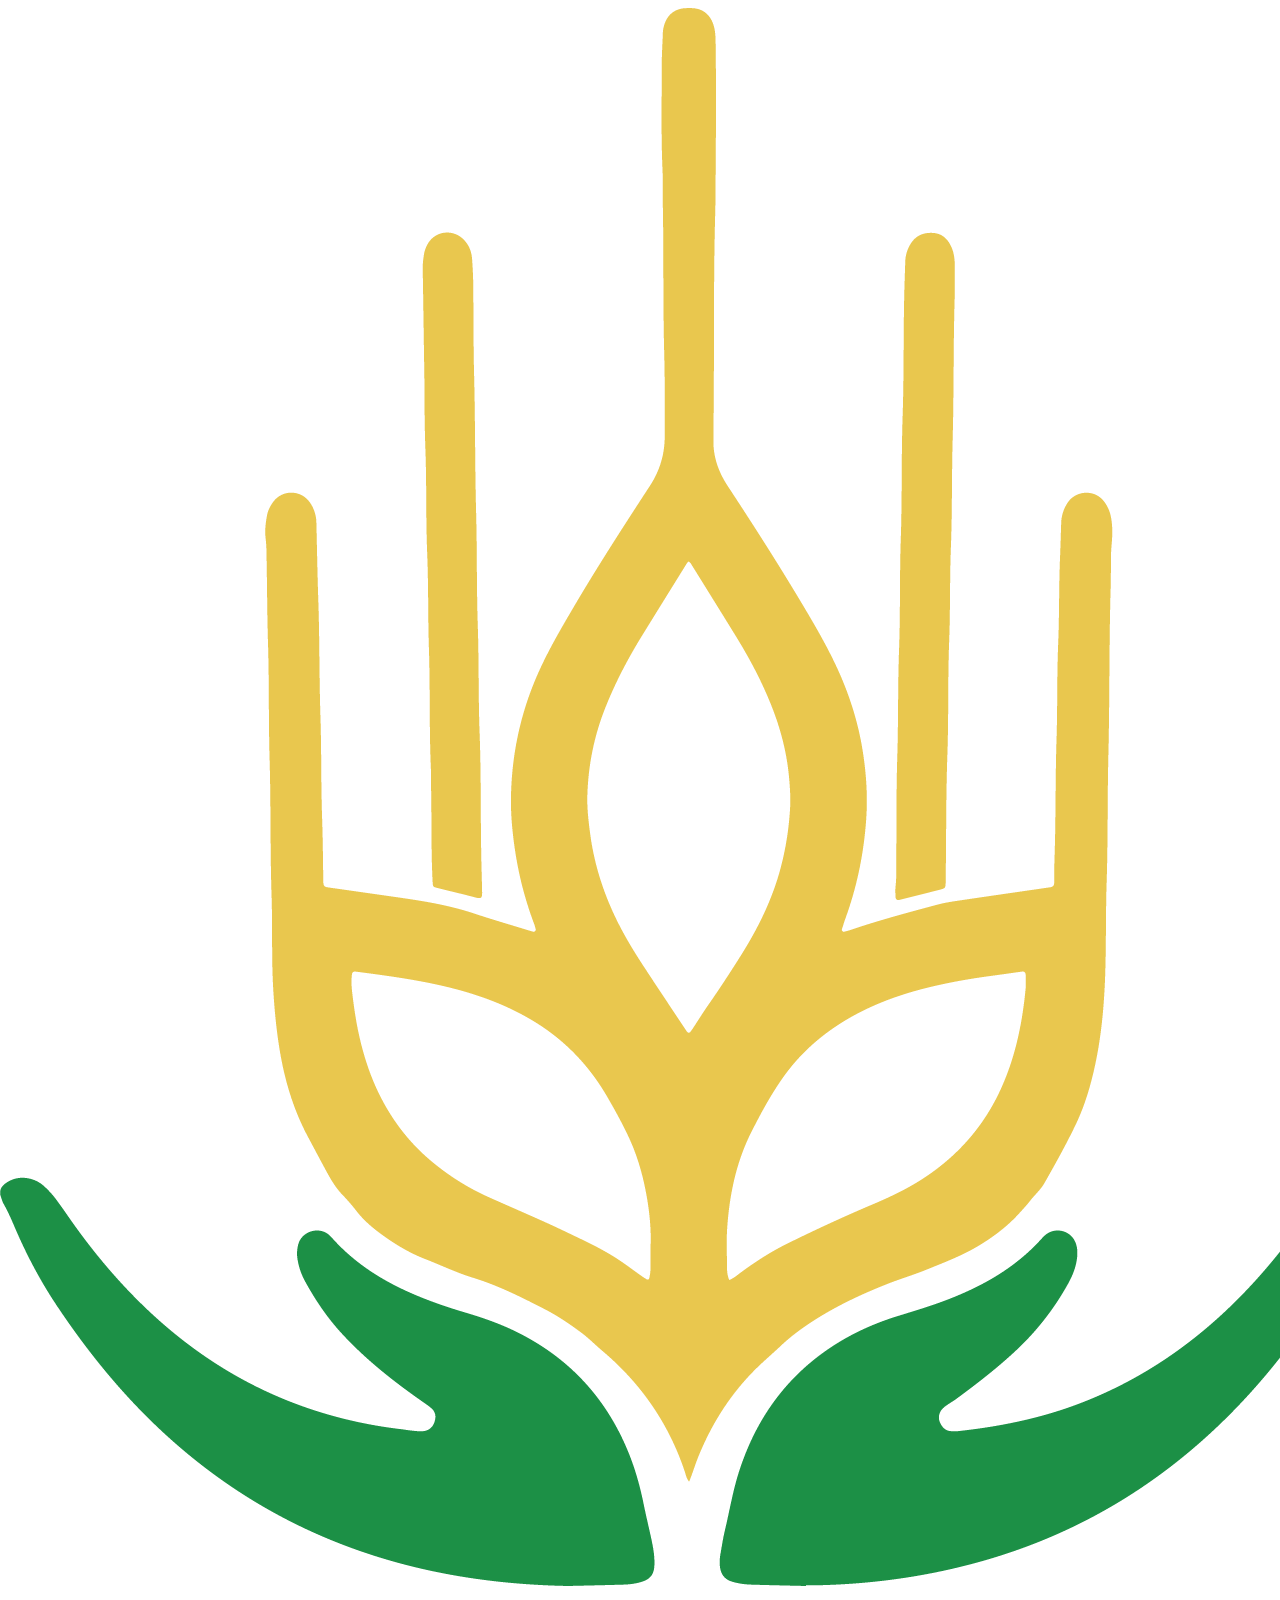
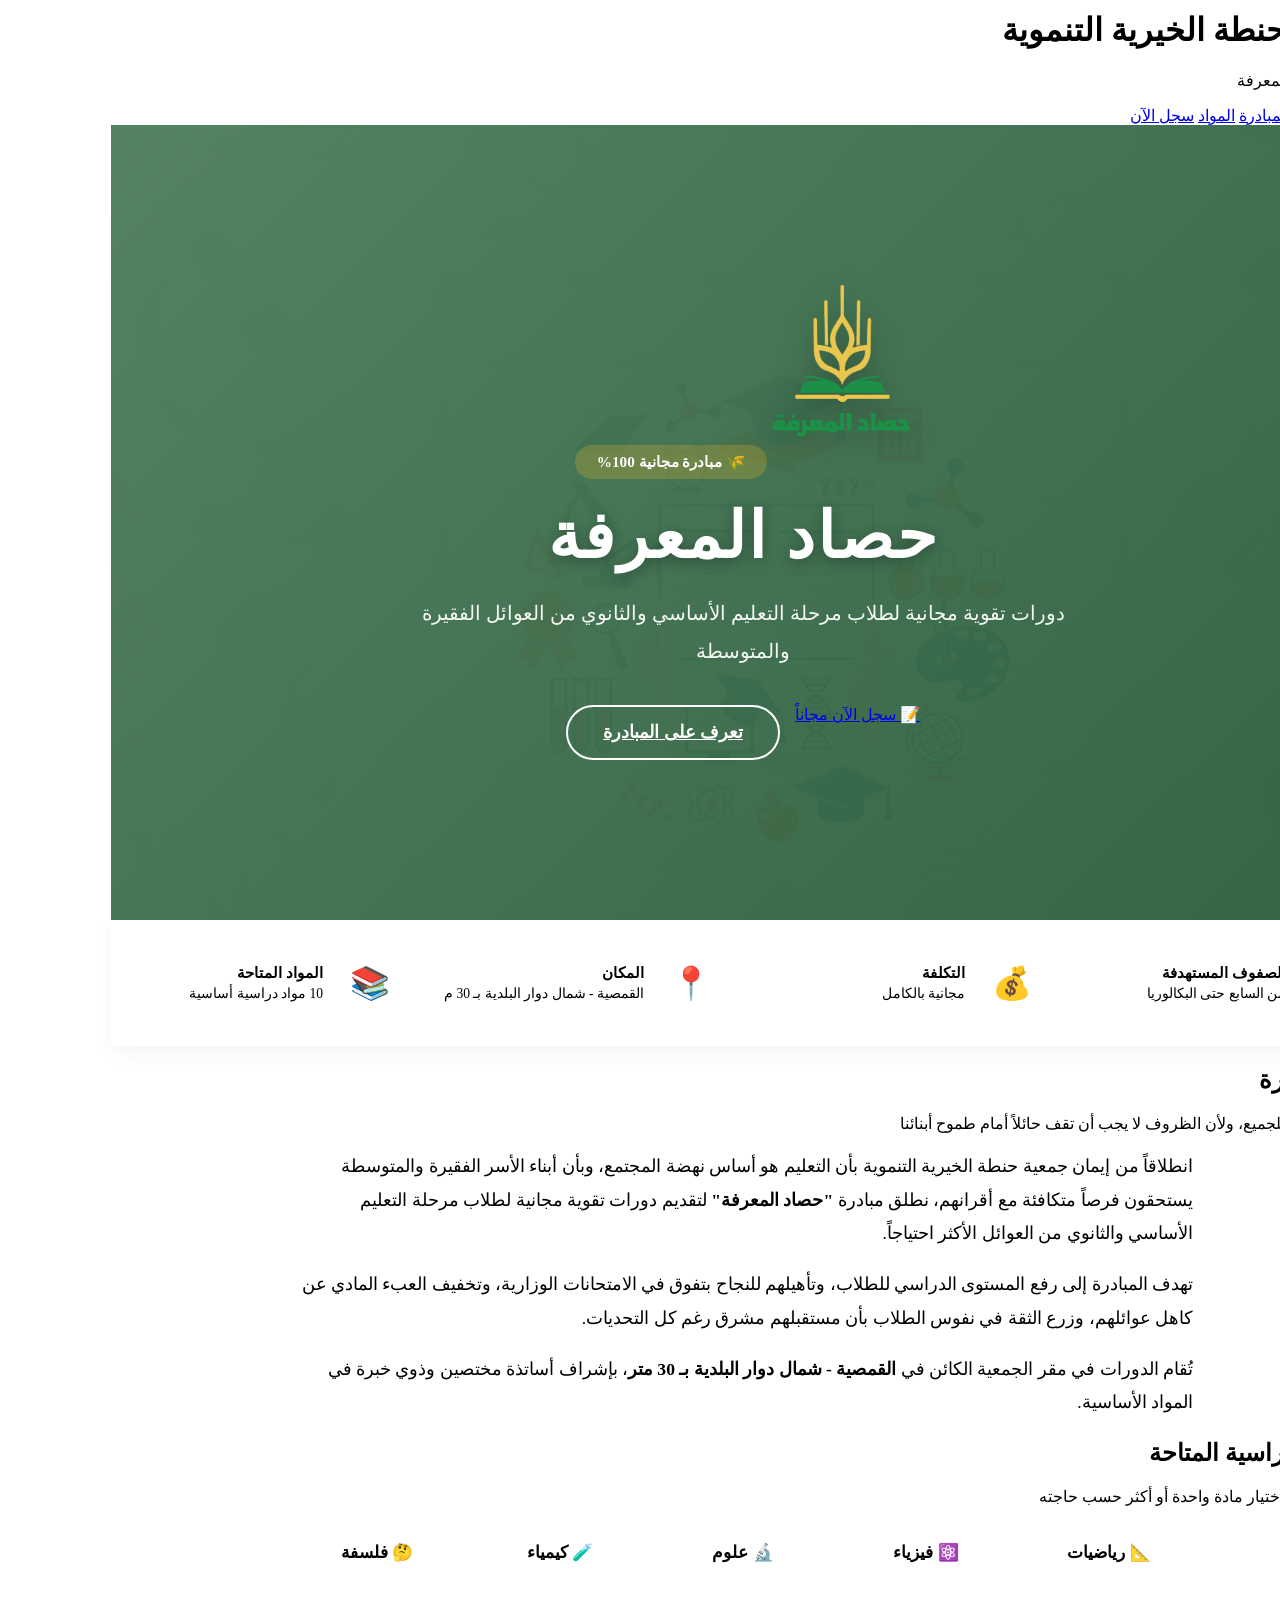
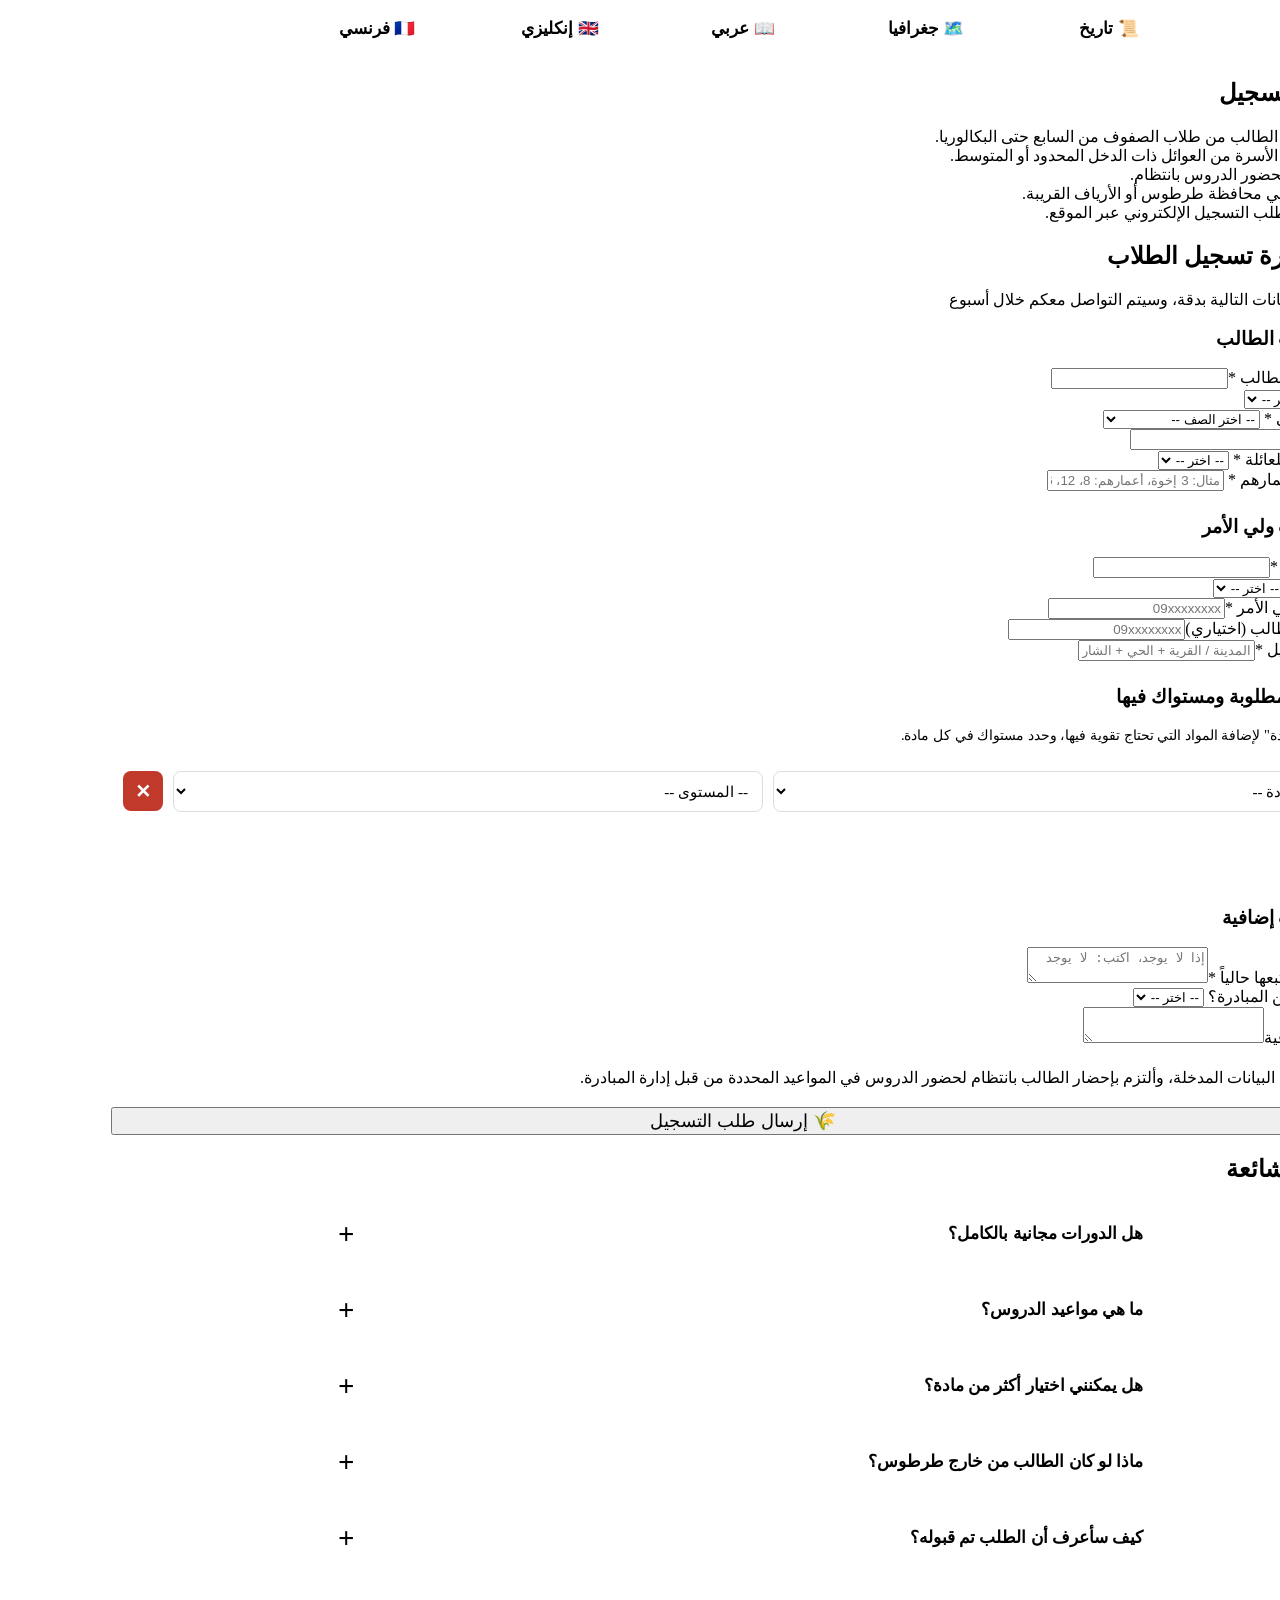
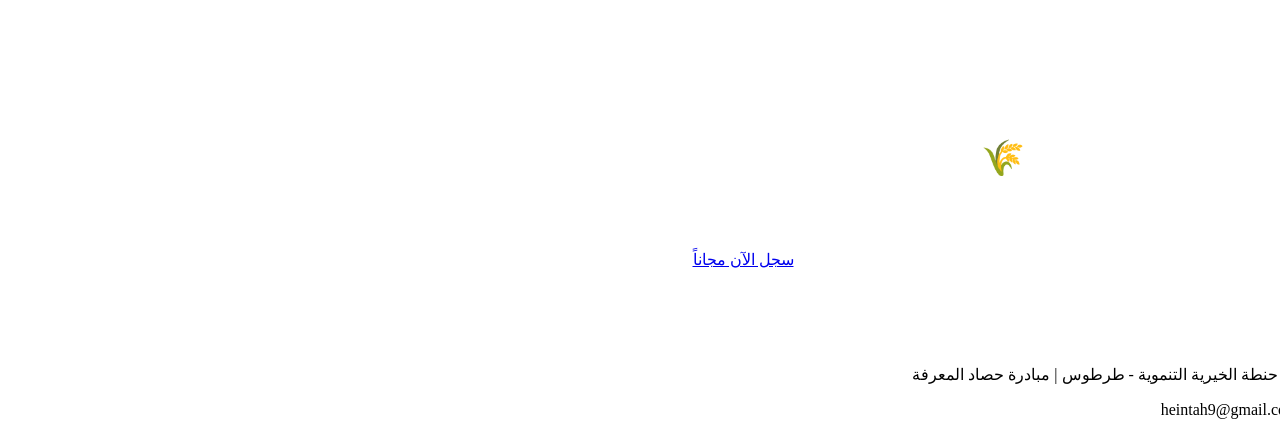
==== harvest.html @ 61239393 "Add files via upload" ====
<!DOCTYPE html>
<html lang="ar" dir="rtl">
<head>
    <meta charset="UTF-8">
    <meta name="viewport" content="width=device-width, initial-scale=1.0">
    <title>حصاد المعرفة - مبادرة جمعية حنطة الخيرية التنموية</title>
    <link href="https://fonts.googleapis.com/css2?family=Tajawal:wght@400;500;700;800&display=swap" rel="stylesheet">
    <link rel="stylesheet" href="style.css">
    <link rel="stylesheet" href="harvest.css">
</head>
<body>

    <header class="main-header">
        <div class="logo-container">
            <img src="images/logo.png" alt="شعار الجمعية" class="logo-img" onerror="this.style.display='none'">
            <div>
                <h1>جمعية حنطة الخيرية التنموية</h1>
                <p>مبادرة حصاد المعرفة</p>
            </div>
        </div>
        <nav class="main-nav">
            <a href="index.html">الرئيسية</a>
            <a href="#about">عن المبادرة</a>
            <a href="#subjects">المواد</a>
            <a href="#register" class="btn-nav">سجل الآن</a>
        </nav>
    </header>

    <section class="harvest-hero">
        <div class="harvest-hero-content">
            <img src="images/harvest-logo.png" alt="شعار حصاد المعرفة" class="harvest-hero-logo" onerror="this.style.display='none'">
            <div class="harvest-badge">🌾 مبادرة مجانية 100%</div>
            <h1>حصاد المعرفة</h1>
            <p class="harvest-tagline">دورات تقوية مجانية لطلاب مرحلة التعليم الأساسي والثانوي من العوائل الفقيرة والمتوسطة</p>
            <div class="harvest-hero-buttons">
                <a href="#register" class="btn-primary">📝 سجل الآن مجاناً</a>
                <a href="#about" class="btn-outline">تعرف على المبادرة</a>
            </div>
        </div>
    </section>

    <div class="harvest-info-bar">
        <div class="container">
            <div class="info-item">
                <div class="info-icon">🎓</div>
                <div><h4>الصفوف المستهدفة</h4><p>من السابع حتى البكالوريا</p></div>
            </div>
            <div class="info-item">
                <div class="info-icon">💰</div>
                <div><h4>التكلفة</h4><p>مجانية بالكامل</p></div>
            </div>
            <div class="info-item">
                <div class="info-icon">📍</div>
                <div><h4>المكان</h4><p>القمصية - شمال دوار البلدية بـ 30 م</p></div>
            </div>
            <div class="info-item">
                <div class="info-icon">📚</div>
                <div><h4>المواد المتاحة</h4><p>10 مواد دراسية أساسية</p></div>
            </div>
        </div>
    </div>

    <section id="about" class="container section-padding">
        <div class="section-title">
            <h2>عن المبادرة</h2>
            <p>لأن العلم حق للجميع، ولأن الظروف لا يجب أن تقف حائلاً أمام طموح أبنائنا</p>
        </div>
        <div class="card about-initiative-card">
            <p>انطلاقاً من إيمان جمعية حنطة الخيرية التنموية بأن التعليم هو أساس نهضة المجتمع، وبأن أبناء الأسر الفقيرة والمتوسطة يستحقون فرصاً متكافئة مع أقرانهم، نطلق مبادرة <strong>"حصاد المعرفة"</strong> لتقديم دورات تقوية مجانية لطلاب مرحلة التعليم الأساسي والثانوي من العوائل الأكثر احتياجاً.</p>
            <p>تهدف المبادرة إلى رفع المستوى الدراسي للطلاب، وتأهيلهم للنجاح بتفوق في الامتحانات الوزارية، وتخفيف العبء المادي عن كاهل عوائلهم، وزرع الثقة في نفوس الطلاب بأن مستقبلهم مشرق رغم كل التحديات.</p>
            <p>تُقام الدورات في مقر الجمعية الكائن في <strong>القمصية - شمال دوار البلدية بـ 30 متر</strong>، بإشراف أساتذة مختصين وذوي خبرة في المواد الأساسية.</p>
        </div>
    </section>

    <section id="subjects" class="container section-padding bg-light">
        <div class="section-title">
            <h2>المواد الدراسية المتاحة</h2>
            <p>يمكن للطالب اختيار مادة واحدة أو أكثر حسب حاجته</p>
        </div>
        <div class="subjects-grid">
            <div class="subject-chip">📐 رياضيات</div>
            <div class="subject-chip">⚛️ فيزياء</div>
            <div class="subject-chip">🔬 علوم</div>
            <div class="subject-chip">🧪 كيمياء</div>
            <div class="subject-chip">🤔 فلسفة</div>
            <div class="subject-chip">📜 تاريخ</div>
            <div class="subject-chip">🗺️ جغرافيا</div>
            <div class="subject-chip">📖 عربي</div>
            <div class="subject-chip">🇬🇧 إنكليزي</div>
            <div class="subject-chip">🇫🇷 فرنسي</div>
        </div>
    </section>

    <section class="container section-padding">
        <div class="section-title"><h2>شروط التسجيل</h2></div>
        <div class="card requirements-card">
            <ul>
                <li>أن يكون الطالب من طلاب الصفوف من السابع حتى البكالوريا.</li>
                <li>أن تكون الأسرة من العوائل ذات الدخل المحدود أو المتوسط.</li>
                <li>الالتزام بحضور الدروس بانتظام.</li>
                <li>الإقامة في محافظة طرطوس أو الأرياف القريبة.</li>
                <li>التقدم بطلب التسجيل الإلكتروني عبر الموقع.</li>
            </ul>
        </div>
    </section>

    <section id="register" class="container section-padding bg-light">
        <div class="section-title">
            <h2>📝 استمارة تسجيل الطلاب</h2>
            <p>يرجى تعبئة البيانات التالية بدقة، وسيتم التواصل معكم خلال أسبوع</p>
        </div>

        <div class="card form-card">
            <form id="harvestForm">
                <h3 class="form-section-title">📋 معلومات الطالب</h3>
                <div class="form-grid">
                    <div class="form-group"><label>الاسم الثلاثي للطالب *</label><input type="text" id="studentName" required></div>
                    <div class="form-group"><label>الجنس *</label>
                        <select id="studentGender" required>
                            <option value="">-- اختر --</option>
                            <option value="ذكر">ذكر</option>
                            <option value="أنثى">أنثى</option>
                        </select>
                    </div>
                    <div class="form-group"><label>الصف الدراسي *</label>
                        <select id="studentGrade" required onchange="toggleBranchField()">
                            <option value="">-- اختر الصف --</option>
                            <option value="السابع">الصف السابع</option>
                            <option value="الثامن">الصف الثامن</option>
                            <option value="التاسع">الصف التاسع</option>
                            <option value="العاشر">الصف العاشر</option>
                            <option value="الحادي عشر">الصف الحادي عشر</option>
                            <option value="البكالوريا">البكالوريا (الثالث الثانوي)</option>
                        </select>
                    </div>
                    <div class="form-group" id="branchGroup" style="display:none;">
                        <label>الفرع *</label>
                        <select id="studentBranch">
                            <option value="">-- اختر الفرع --</option>
                            <option value="علمي">علمي</option>
                            <option value="أدبي">أدبي</option>
                        </select>
                    </div>
                    <div class="form-group"><label>المدرسة *</label><input type="text" id="studentSchool" required></div>
                    <div class="form-group"><label>الحالة المادية للعائلة *</label>
                        <select id="financialStatus" required>
                            <option value="">-- اختر --</option>
                            <option value="جيدة">جيدة</option>
                            <option value="متوسطة">متوسطة</option>
                            <option value="ضعيفة">ضعيفة</option>
                        </select>
                    </div>
                    <div class="form-group" style="grid-column: 1 / -1;">
                        <label>عدد الأخوة وأعمارهم *</label>
                        <input type="text" id="siblings" placeholder="مثال: 3 إخوة، أعمارهم: 8، 12، 16" required>
                    </div>
                </div>

                <h3 class="form-section-title" style="margin-top:25px;">👨‍👩‍👦 معلومات ولي الأمر</h3>
                <div class="form-grid">
                    <div class="form-group"><label>اسم ولي الأمر *</label><input type="text" id="parentName" required></div>
                    <div class="form-group"><label>صلة القرابة *</label>
                        <select id="relation" required>
                            <option value="">-- اختر --</option>
                            <option value="الأب">الأب</option>
                            <option value="الأم">الأم</option>
                            <option value="الأخ">الأخ</option>
                            <option value="الأخت">الأخت</option>
                            <option value="الجد">الجد</option>
                            <option value="الجدة">الجدة</option>
                            <option value="الوصي">الوصي</option>
                            <option value="أخرى">أخرى</option>
                        </select>
                    </div>
                    <div class="form-group"><label>رقم موبايل ولي الأمر *</label><input type="text" id="parentPhone" maxlength="10" placeholder="09xxxxxxxx" required></div>
                    <div class="form-group"><label>رقم موبايل الطالب (اختياري)</label><input type="text" id="studentPhone" maxlength="10" placeholder="09xxxxxxxx"></div>
                    <div class="form-group" style="grid-column: 1 / -1;"><label>العنوان بالتفصيل *</label><input type="text" id="address" placeholder="المدينة / القرية + الحي + الشارع" required></div>
                </div>

                <h3 class="form-section-title" style="margin-top:25px;">📚 المواد المطلوبة ومستواك فيها</h3>
                <p style="color: var(--text-light); font-size: 0.9rem; margin-bottom: 15px;">اضغط "أضف مادة" لإضافة المواد التي تحتاج تقوية فيها، وحدد مستواك في كل مادة.</p>
                <div id="subjectsContainer"></div>
                <button type="button" onclick="addSubjectRow()" class="btn-add-subject">➕ أضف مادة</button>

                <h3 class="form-section-title" style="margin-top:25px;">📝 معلومات إضافية</h3>
                <div class="form-group"><label>الدورات التي تتبعها حالياً *</label><textarea id="currentCourses" rows="2" placeholder="إذا لا يوجد، اكتب: لا يوجد" required></textarea></div>
                <div class="form-group"><label>كيف عرفت عن المبادرة؟</label>
                    <select id="howHeard">
                        <option value="لم يذكر">-- اختر --</option>
                        <option value="فيسبوك">فيسبوك</option>
                        <option value="واتساب">واتساب</option>
                        <option value="صديق">صديق</option>
                        <option value="مدرسة">المدرسة</option>
                        <option value="مسجد">المسجد</option>
                        <option value="أخرى">أخرى</option>
                    </select>
                </div>
                <div class="form-group"><label>ملاحظات إضافية</label><textarea id="notes" rows="2"></textarea></div>

                <div class="form-group checkbox-group" style="margin-top:20px;">
                    <input type="checkbox" id="pledge" required>
                    <label for="pledge">أتعهد بصحة البيانات المدخلة، وألتزم بإحضار الطالب بانتظام لحضور الدروس في المواعيد المحددة من قبل إدارة المبادرة.</label>
                </div>

                <button type="submit" class="btn-primary" style="width:100%; margin-top:20px; font-size: 1.15rem;">🌾 إرسال طلب التسجيل</button>
            </form>
        </div>
    </section>

    <section class="container section-padding">
        <div class="section-title"><h2>الأسئلة الشائعة</h2></div>
        <div class="faq-container">
            <details class="faq-item"><summary>هل الدورات مجانية بالكامل؟</summary><p>نعم، جميع الدورات مجانية 100% ولا توجد أي رسوم على الطلاب أو أولياء الأمور.</p></details>
            <details class="faq-item"><summary>ما هي مواعيد الدروس؟</summary><p>سيتم تحديد المواعيد بعد قبول الطلب، بناءً على عدد المسجلين وأوقات الأساتذة. سيتم إبلاغكم بالمواعيد النهائية عبر الواتساب.</p></details>
            <details class="faq-item"><summary>هل يمكنني اختيار أكثر من مادة؟</summary><p>نعم، يمكنك اختيار جميع المواد التي تحتاج فيها تقوية، مع تحديد مستواك في كل مادة.</p></details>
            <details class="faq-item"><summary>ماذا لو كان الطالب من خارج طرطوس؟</summary><p>نرحب بجميع الطلاب من الأرياف والقرى القريبة من مدينة طرطوس، مع التأكد من إمكانية التنقل بانتظام.</p></details>
            <details class="faq-item"><summary>كيف سأعرف أن الطلب تم قبوله؟</summary><p>سيتم التواصل معك عبر رقم الواتساب الذي أدخلته في الاستمارة خلال أسبوع من تاريخ التسجيل.</p></details>
        </div>
    </section>

    <section class="harvest-cta">
        <div class="container">
            <h2>🌾 لنجعل من العلم حصاداً يثمر مستقبلاً</h2>
            <p>كل طالب يستحق فرصة، وكل علم يُبنى عليه مجتمع بأكمله</p>
            <a href="#register" class="btn-primary">سجل الآن مجاناً</a>
        </div>
    </section>

    <footer class="main-footer">
        <div class="container">
            <p>© 2026 جمعية حنطة الخيرية التنموية - طرطوس | مبادرة حصاد المعرفة</p>
            <p>للاستفسار: heintah9@gmail.com</p>
        </div>
    </footer>

    <script src="harvest.js"></script>
</body>
</html>
---- harvest.css ----
/* ============================================
   صفحة مبادرة حصاد المعرفة
   ============================================ */

/* القسم الرئيسي (Hero) */
.harvest-hero {
    min-height: 75vh;
    background: linear-gradient(135deg, rgba(74,124,89,0.92), rgba(30,86,49,0.88)), 
                url('images/hero-bg.jpg') center/cover;
    display: flex;
    align-items: center;
    justify-content: center;
    text-align: center;
    color: #fff;
    padding: 60px 20px;
    position: relative;
}

.harvest-hero-content {
    max-width: 850px;
    z-index: 2;
}

.harvest-hero-logo {
    width: 140px;
    height: auto;
    margin-bottom: 20px;
    filter: drop-shadow(0 4px 15px rgba(0,0,0,0.3));
}

.harvest-badge {
    display: inline-block;
    background: rgba(230,179,37,0.25);
    border: 2px solid var(--accent);
    color: var(--accent);
    padding: 8px 22px;
    border-radius: 50px;
    font-weight: 700;
    font-size: 0.95rem;
    margin-bottom: 20px;
}

.harvest-hero h1 {
    font-size: 4rem;
    font-weight: 800;
    color: var(--accent);
    margin: 0 0 15px 0;
    letter-spacing: 2px;
    text-shadow: 0 4px 15px rgba(0,0,0,0.3);
}

.harvest-tagline {
    font-size: 1.25rem;
    margin-bottom: 35px;
    opacity: 0.95;
    line-height: 1.9;
    max-width: 700px;
    margin-left: auto;
    margin-right: auto;
}

.harvest-hero-buttons {
    display: flex;
    gap: 15px;
    justify-content: center;
    flex-wrap: wrap;
}

.btn-outline {
    background: transparent;
    color: #fff;
    padding: 15px 35px;
    border-radius: 50px;
    font-weight: 800;
    font-size: 1.1rem;
    border: 2px solid #fff;
    cursor: pointer;
    transition: all 0.3s;
    display: inline-block;
}

.btn-outline:hover {
    background: #fff;
    color: var(--primary);
}

/* شريط المعلومات */
.harvest-info-bar {
    background: var(--white);
    padding: 25px 0;
    box-shadow: 0 5px 20px rgba(0,0,0,0.05);
}

.harvest-info-bar .container {
    display: grid;
    grid-template-columns: repeat(auto-fit, minmax(220px, 1fr));
    gap: 20px;
}

.info-item {
    display: flex;
    align-items: center;
    gap: 15px;
    padding: 10px;
    border-right: 3px solid var(--accent);
}

.info-icon {
    font-size: 2rem;
    background: var(--bg-warm);
    padding: 12px;
    border-radius: 12px;
    line-height: 1;
}

.info-item h4 {
    color: var(--primary);
    font-size: 0.95rem;
    margin: 0 0 3px 0;
    font-weight: 800;
}

.info-item p {
    color: var(--text-light);
    font-size: 0.85rem;
    margin: 0;
}

/* بطاقة عن المبادرة */
.about-initiative-card {
    border-right: 5px solid var(--accent);
    max-width: 900px;
    margin: 0 auto;
}

.about-initiative-card p {
    font-size: 1.1rem;
    line-height: 1.9;
    margin-bottom: 15px;
    color: var(--text-dark);
}

/* المواد */
.subjects-grid {
    display: grid;
    grid-template-columns: repeat(auto-fit, minmax(150px, 1fr));
    gap: 15px;
    max-width: 900px;
    margin: 0 auto;
}

.subject-chip {
    background: #fff;
    padding: 20px 15px;
    border-radius: var(--radius);
    text-align: center;
    font-weight: 800;
    color: var(--primary);
    font-size: 1.05rem;
    box-shadow: var(--shadow);
    border-bottom: 4px solid var(--accent);
    transition: transform 0.3s, box-shadow 0.3s;
}

.subject-chip:hover {
    transform: translateY(-5px);
    box-shadow: 0 15px 30px rgba(0,0,0,0.1);
}

/* نظام إضافة المواد الديناميكي */
#subjectsContainer {
    display: flex;
    flex-direction: column;
    gap: 12px;
    margin-bottom: 15px;
}

.subject-row {
    display: grid;
    grid-template-columns: 1fr 1fr auto;
    gap: 10px;
    background: var(--bg-warm);
    padding: 12px;
    border-radius: 10px;
    align-items: center;
    animation: slideIn 0.3s ease;
}

@keyframes slideIn {
    from { opacity: 0; transform: translateY(-10px); }
    to { opacity: 1; transform: translateY(0); }
}

.subject-row select {
    padding: 10px;
    border: 1px solid #ddd;
    border-radius: 8px;
    font-family: inherit;
    font-size: 0.95rem;
    background: #fff;
}

.subject-row select:focus {
    border-color: var(--primary);
    outline: none;
}

.btn-remove-subject {
    background: #c0392b;
    color: #fff;
    border: none;
    width: 40px;
    height: 40px;
    border-radius: 8px;
    cursor: pointer;
    font-size: 1.2rem;
    font-weight: bold;
    display: flex;
    align-items: center;
    justify-content: center;
}

.btn-remove-subject:hover {
    background: #a02920;
}

.btn-add-subject {
    background: var(--primary);
    color: #fff;
    border: none;
    padding: 12px 25px;
    border-radius: 50px;
    font-family: inherit;
    font-weight: 700;
    font-size: 1rem;
    cursor: pointer;
    transition: background 0.3s;
}

.btn-add-subject:hover {
    background: #143d21;
}

/* الأسئلة الشائعة */
.faq-container {
    max-width: 850px;
    margin: 0 auto;
}

.faq-item {
    background: #fff;
    border-radius: var(--radius);
    box-shadow: var(--shadow);
    margin-bottom: 15px;
    overflow: hidden;
    transition: box-shadow 0.3s;
}

.faq-item[open] {
    box-shadow: 0 15px 30px rgba(0,0,0,0.08);
}

.faq-item summary {
    padding: 20px 25px;
    font-weight: 800;
    color: var(--primary);
    font-size: 1.05rem;
    cursor: pointer;
    list-style: none;
    position: relative;
    padding-left: 50px;
    transition: background 0.3s;
}

.faq-item summary::-webkit-details-marker {
    display: none;
}

.faq-item summary::before {
    content: '+';
    position: absolute;
    left: 20px;
    top: 50%;
    transform: translateY(-50%);
    font-size: 1.8rem;
    color: var(--accent);
    font-weight: 800;
    transition: transform 0.3s;
    line-height: 1;
}

.faq-item[open] summary::before {
    content: '−';
}

.faq-item summary:hover {
    background: var(--bg-warm);
}

.faq-item p {
    padding: 0 25px 20px 25px;
    margin: 0;
    color: var(--text-dark);
    line-height: 1.8;
}

/* الدعوة الختامية */
.harvest-cta {
    background: linear-gradient(135deg, var(--primary), #143d21);
    color: #fff;
    text-align: center;
    padding: 80px 20px;
    margin-top: 60px;
}

.harvest-cta h2 {
    font-size: 2.2rem;
    color: var(--accent);
    margin-bottom: 15px;
    font-weight: 800;
}

.harvest-cta p {
    font-size: 1.15rem;
    opacity: 0.9;
    margin-bottom: 30px;
}

/* التجاوب مع الجوال */
@media (max-width: 768px) {
    .harvest-hero h1 {
        font-size: 2.5rem;
    }
    .harvest-tagline {
        font-size: 1rem;
    }
    .harvest-hero-logo {
        width: 100px;
    }
    .info-item {
        flex-direction: column;
        text-align: center;
        border-right: none;
        border-bottom: 3px solid var(--accent);
        padding-bottom: 15px;
    }
    .harvest-cta h2 {
        font-size: 1.6rem;
    }
    .subject-row {
        grid-template-columns: 1fr 1fr auto;
        gap: 8px;
    }
    .subject-row select {
        font-size: 0.85rem;
        padding: 8px;
    }
}
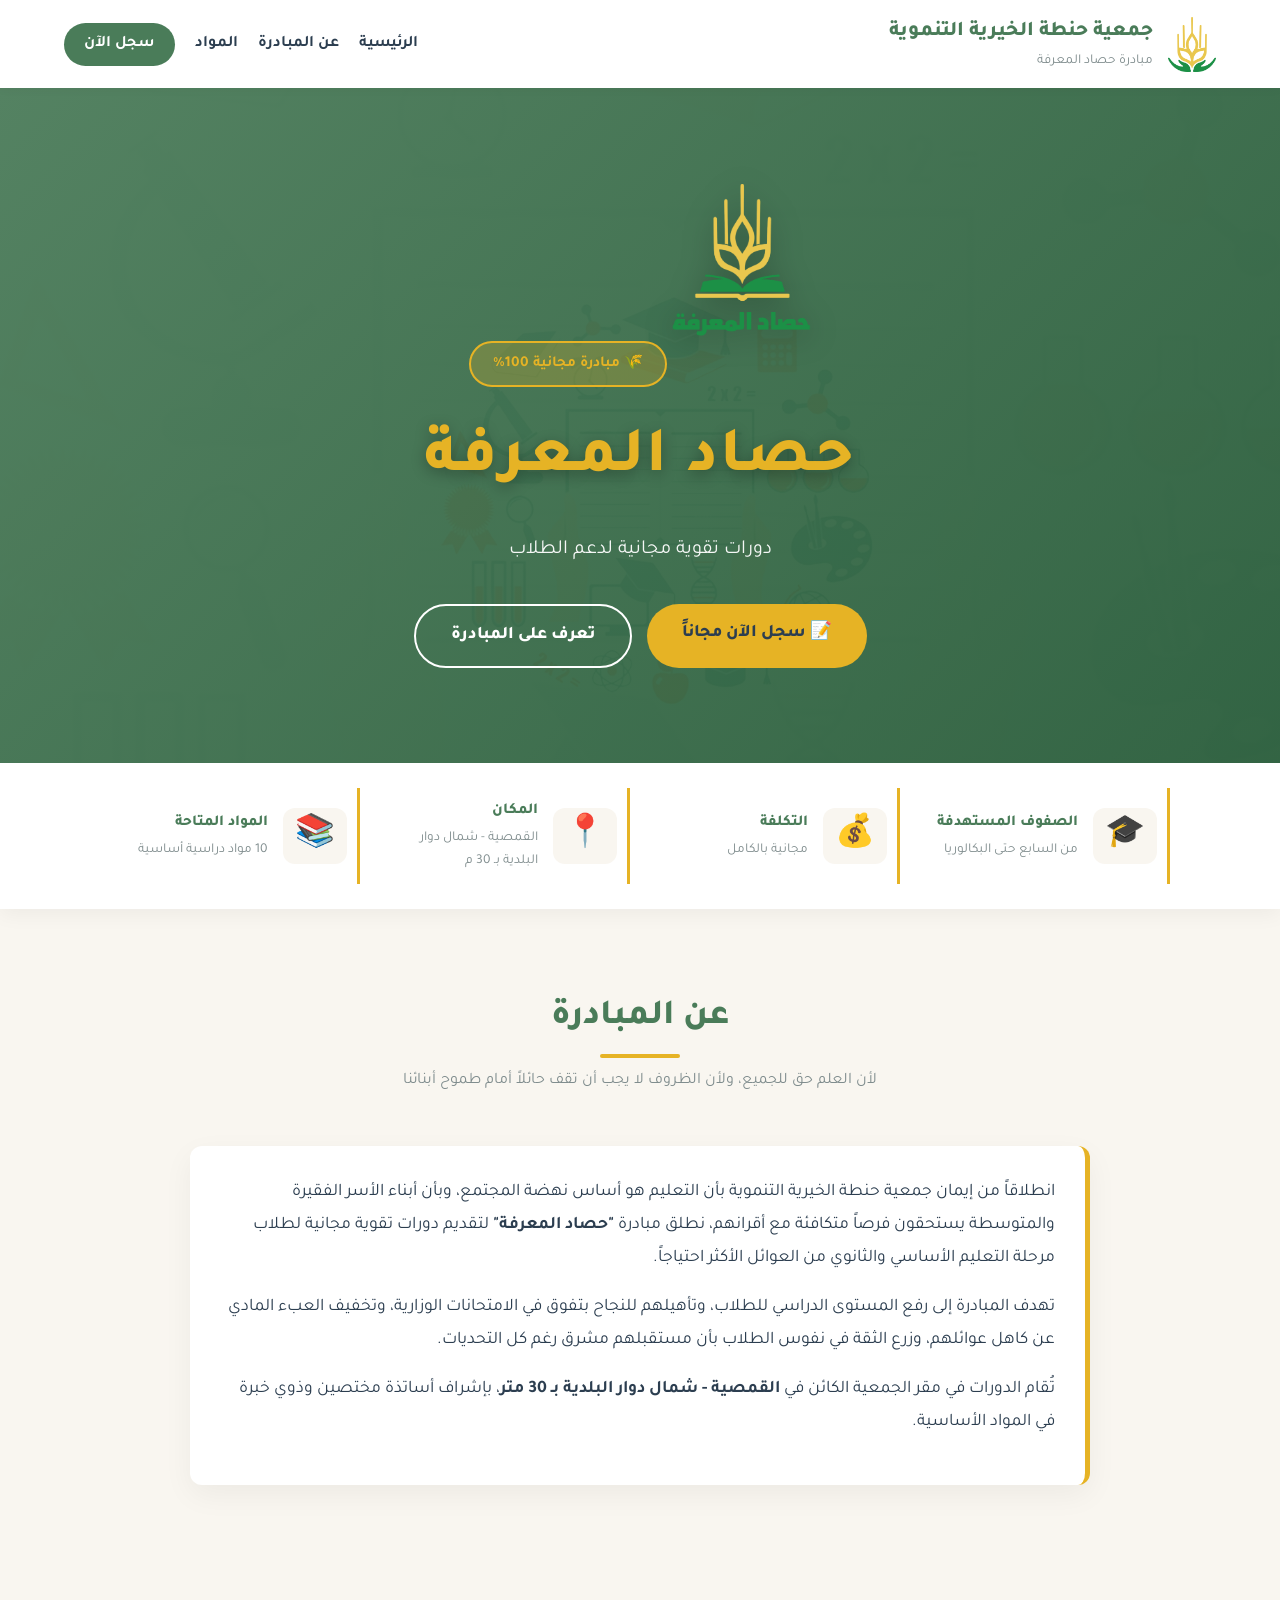
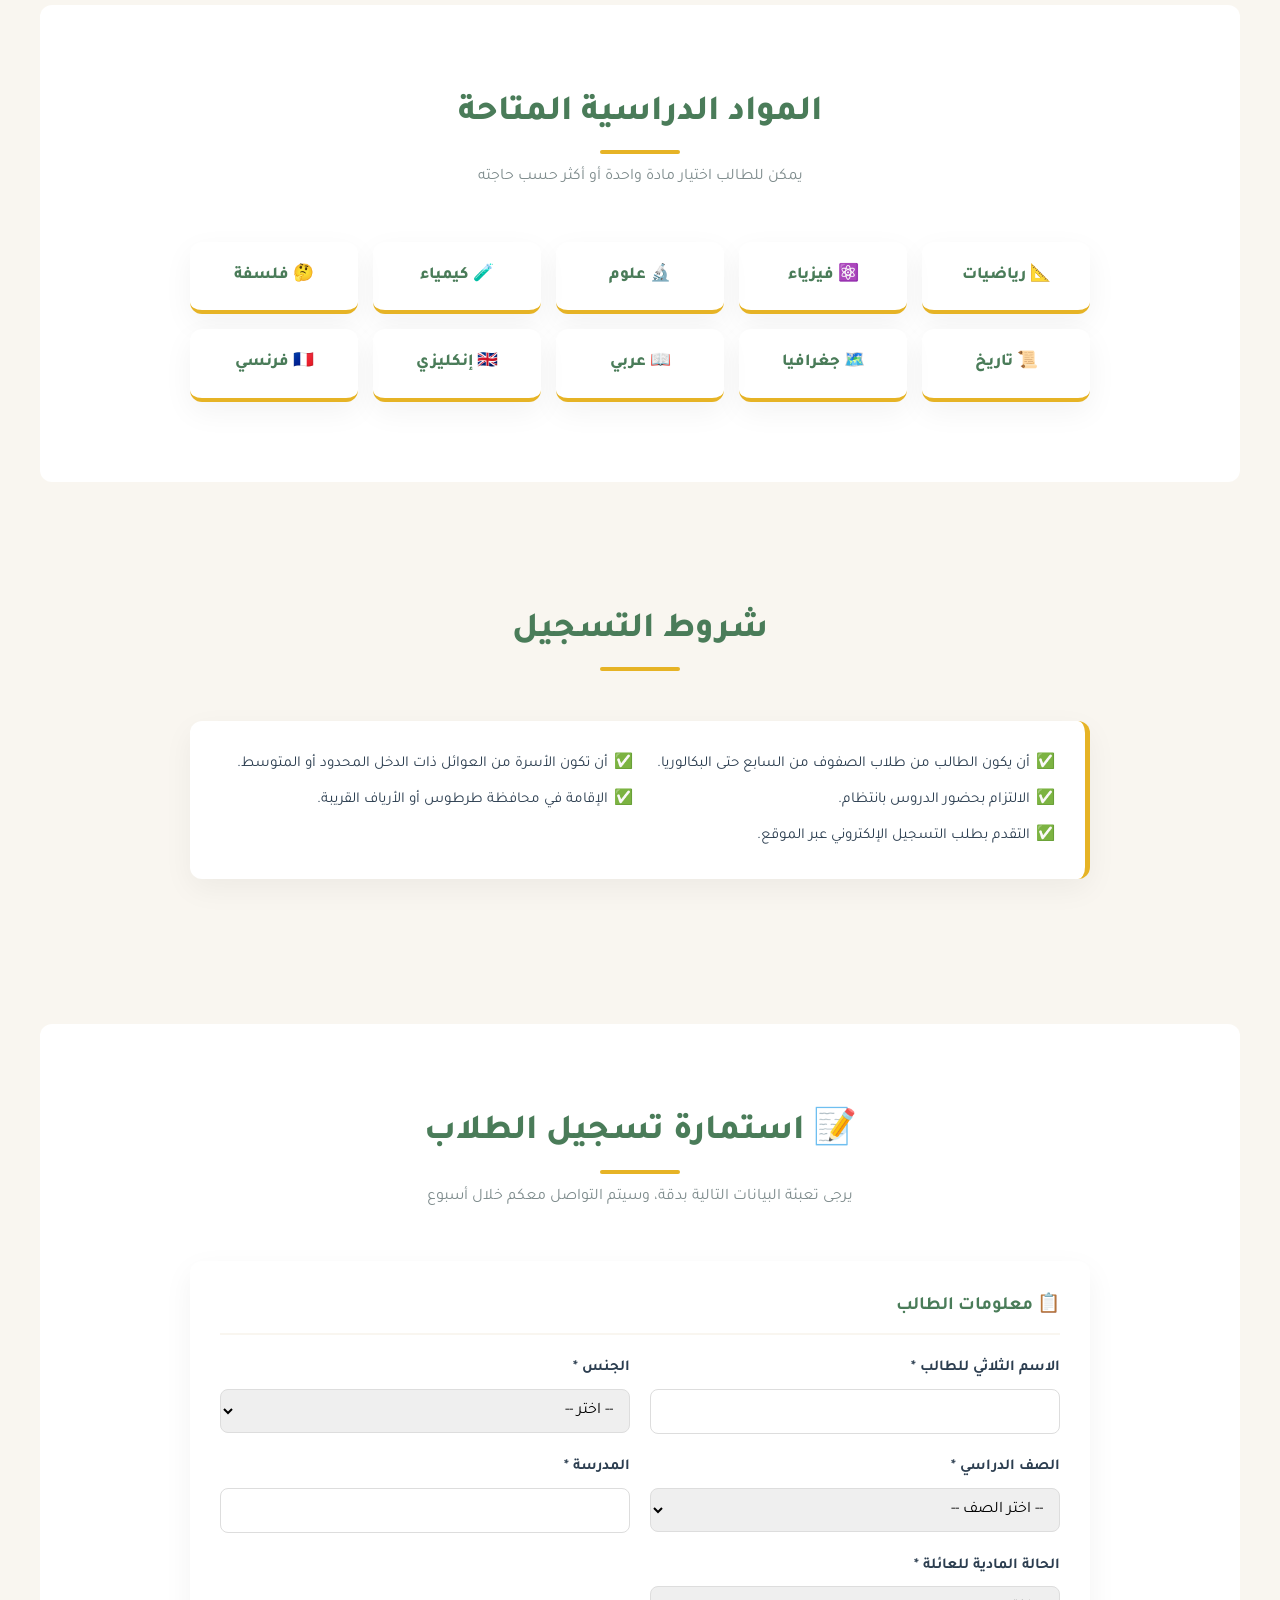
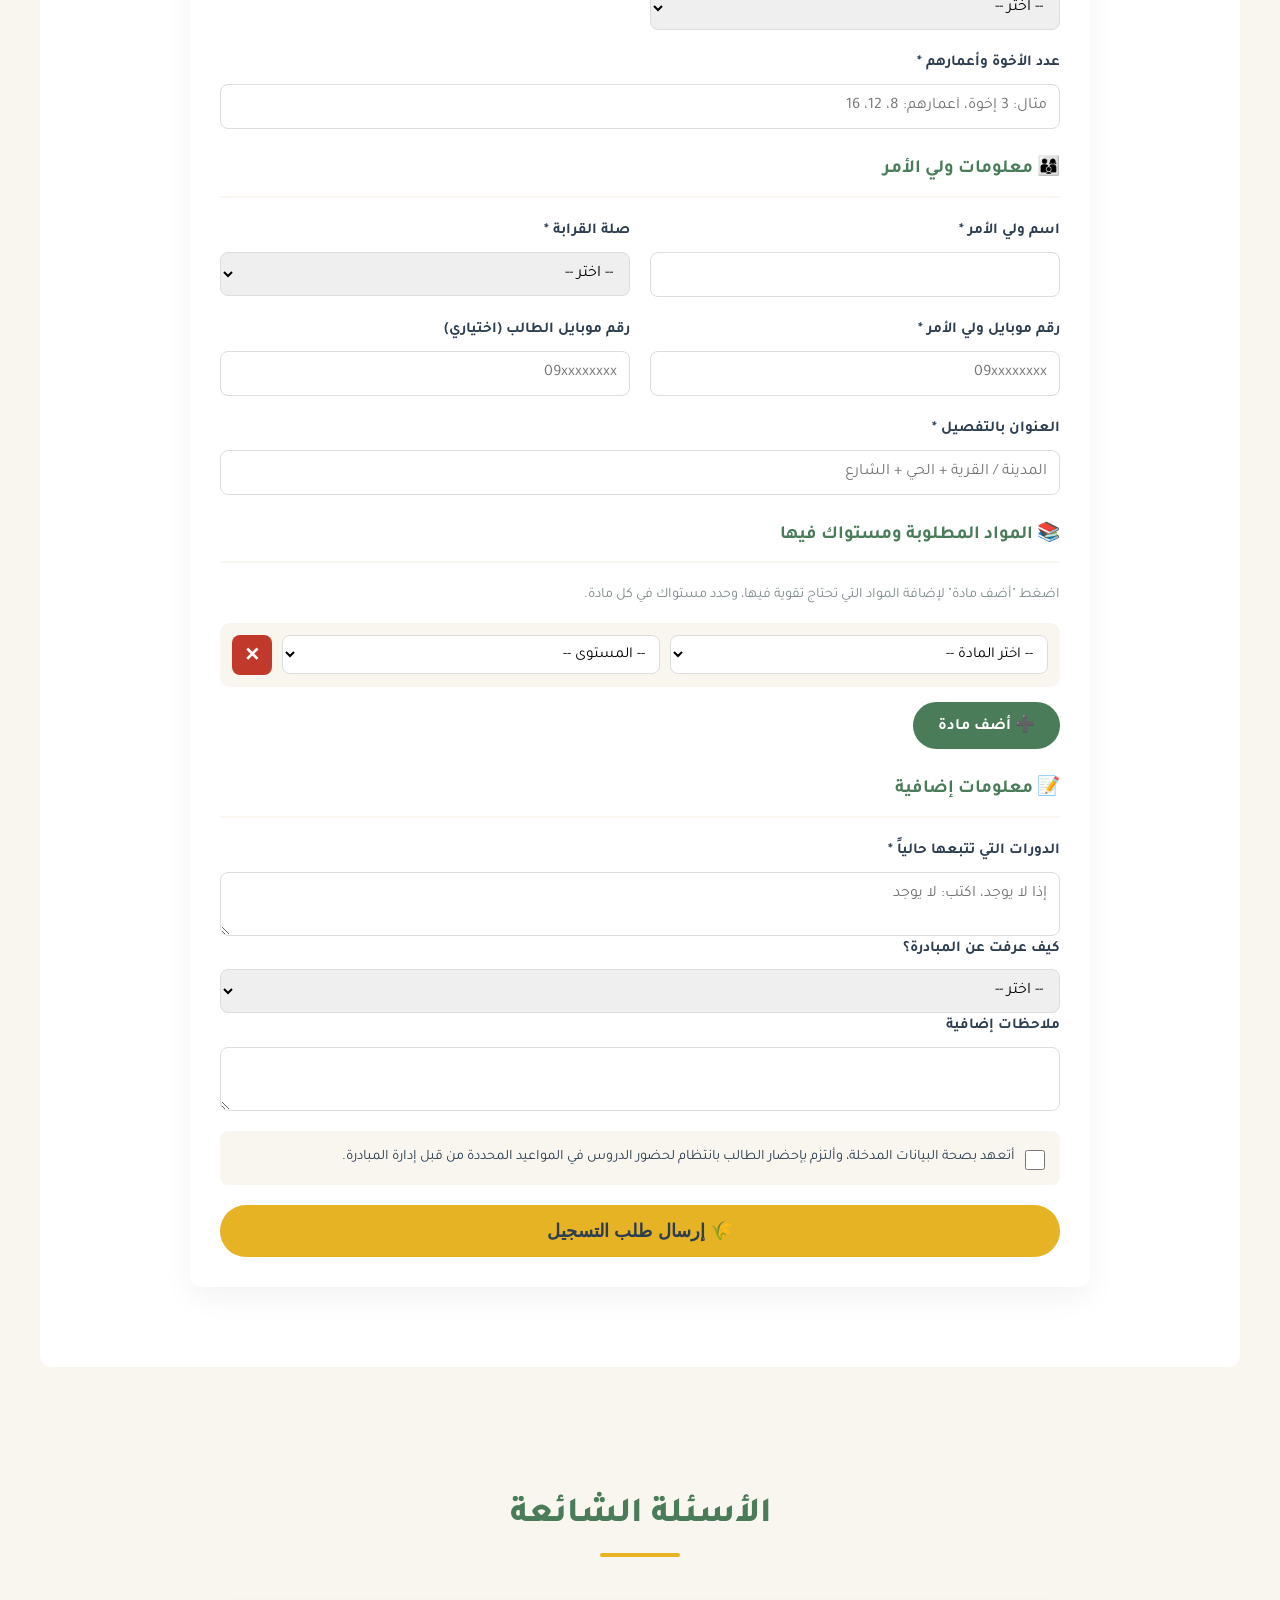
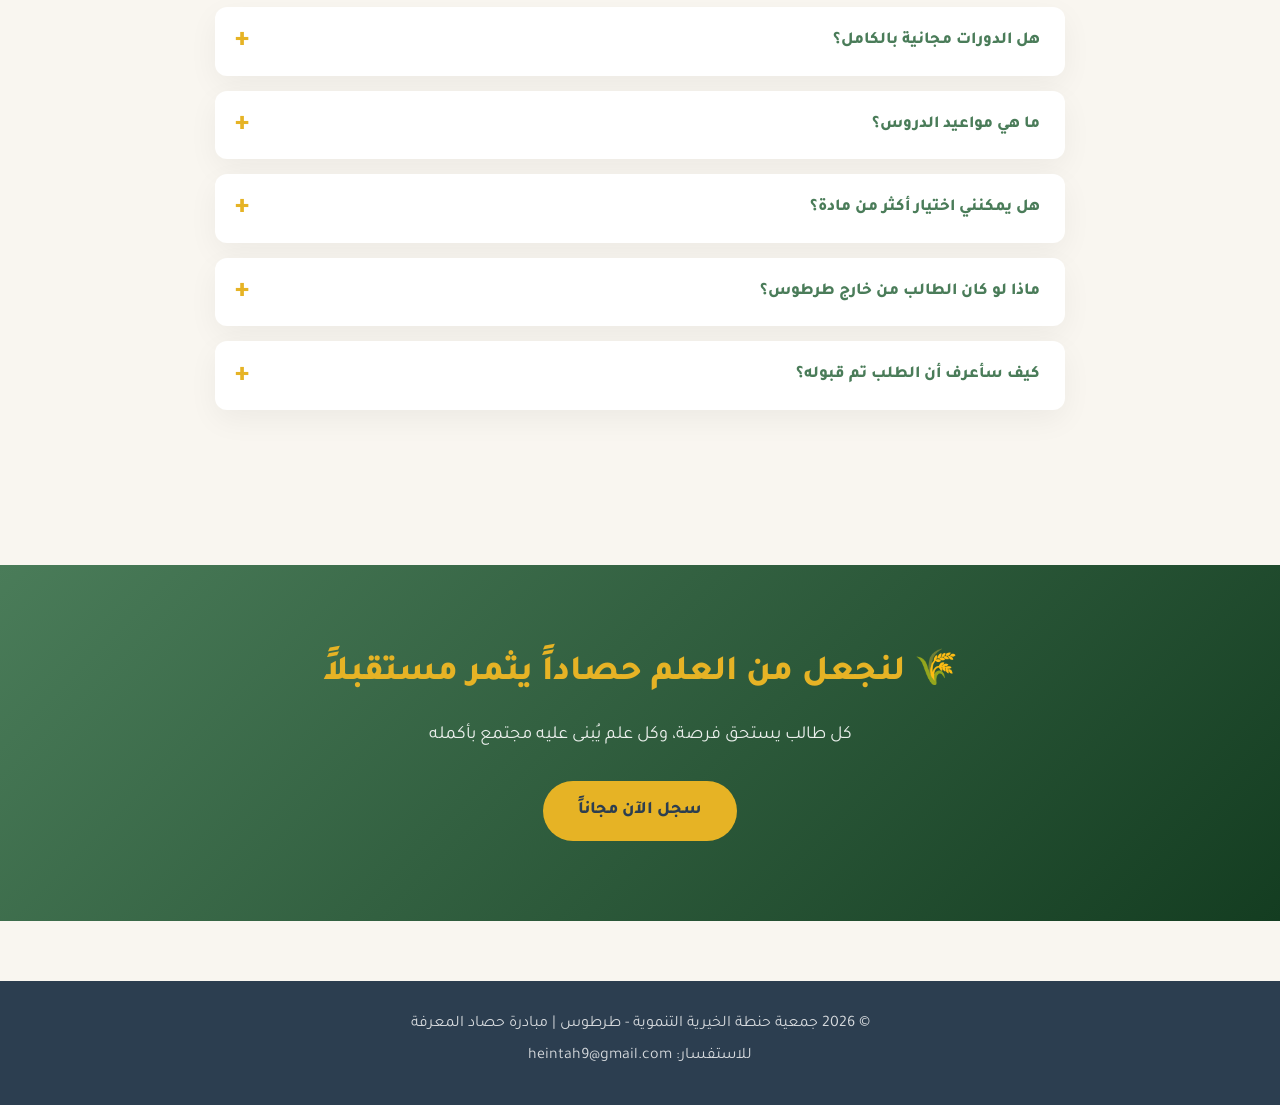
==== commit d181cfbd: "Update harvest.html" ====
--- a/harvest.html
+++ b/harvest.html
@@ -31,7 +31,7 @@
             <img src="images/harvest-logo.png" alt="شعار حصاد المعرفة" class="harvest-hero-logo" onerror="this.style.display='none'">
             <div class="harvest-badge">🌾 مبادرة مجانية 100%</div>
             <h1>حصاد المعرفة</h1>
-            <p class="harvest-tagline">دورات تقوية مجانية لطلاب مرحلة التعليم الأساسي والثانوي من العوائل الفقيرة والمتوسطة</p>
+            <p class="harvest-tagline">دورات تقوية مجانية لدعم الطلاب </p>
             <div class="harvest-hero-buttons">
                 <a href="#register" class="btn-primary">📝 سجل الآن مجاناً</a>
                 <a href="#about" class="btn-outline">تعرف على المبادرة</a>
@@ -235,4 +235,4 @@
 
     <script src="harvest.js"></script>
 </body>
-</html>+</html>
--- a/style.css
+++ b/style.css
@@ -0,0 +1,148 @@
+/* --- المتغيرات والخطوط --- */
+:root {
+    --primary: #4A7C59;
+    --accent: #E6B325;
+    --bg-warm: #F9F6F0;
+    --text-dark: #2C3E50;
+    --text-light: #7F8C8D;
+    --white: #ffffff;
+    --shadow: 0 10px 30px rgba(0,0,0,0.05);
+    --radius: 12px;
+}
+
+* { box-sizing: border-box; margin: 0; padding: 0; }
+
+body {
+    font-family: 'Tajawal', sans-serif;
+    background-color: var(--bg-warm);
+    color: var(--text-dark);
+    line-height: 1.7;
+}
+
+a { text-decoration: none; color: inherit; }
+
+/* --- الترويسة --- */
+.main-header {
+    background: var(--white);
+    padding: 15px 5%;
+    display: flex;
+    justify-content: space-between;
+    align-items: center;
+    box-shadow: 0 2px 10px rgba(0,0,0,0.03);
+    position: sticky;
+    top: 0;
+    z-index: 1000;
+    flex-wrap: wrap;
+    gap: 15px;
+}
+
+.logo-container { display: flex; align-items: center; gap: 15px; }
+.logo-img { height: 55px; }
+.main-header h1 { font-size: 1.3rem; color: var(--primary); font-weight: 800; }
+.main-header p { font-size: 0.85rem; color: var(--text-light); }
+
+.main-nav { display: flex; gap: 20px; align-items: center; flex-wrap: wrap; }
+.main-nav a { font-weight: 700; color: var(--text-dark); transition: color 0.3s; }
+.main-nav a:hover { color: var(--primary); }
+.btn-nav { background: var(--primary); color: var(--white) !important; padding: 8px 20px; border-radius: 50px; }
+
+/* --- القسم الرئيسي --- */
+.hero-section {
+    height: 70vh;
+    background: linear-gradient(135deg, rgba(74,124,89,0.9), rgba(44,62,80,0.8)), url('images/hero-bg.jpg') center/cover;
+    display: flex;
+    align-items: center;
+    justify-content: center;
+    text-align: center;
+    color: var(--white);
+    padding: 0 20px;
+}
+
+.hero-content h2 { font-size: 3rem; font-weight: 800; margin-bottom: 20px; color: var(--accent); }
+.hero-content p { font-size: 1.2rem; max-width: 700px; margin: 0 auto 30px auto; }
+
+.btn-primary {
+    background: var(--accent);
+    color: var(--text-dark);
+    padding: 15px 35px;
+    border-radius: 50px;
+    font-weight: 800;
+    font-size: 1.1rem;
+    border: none;
+    cursor: pointer;
+    transition: transform 0.3s, background 0.3s;
+    display: inline-block;
+}
+
+.btn-primary:hover { background: #d4a017; transform: translateY(-3px); }
+
+/* --- شارة القرار --- */
+.trust-banner {
+    background: var(--accent);
+    color: var(--text-dark);
+    text-align: center;
+    padding: 12px 20px;
+    font-weight: 700;
+    font-size: 0.95rem;
+    border-bottom: 2px solid #d4a017;
+}
+
+/* --- الأقسام --- */
+.container { max-width: 1100px; margin: 0 auto; padding: 0 20px; }
+.section-padding { padding: 80px 0; }
+.bg-light { background: var(--white); border-radius: var(--radius); margin: 40px auto; max-width: 1200px; }
+
+.section-title { text-align: center; margin-bottom: 50px; }
+.section-title h2 { font-size: 2.2rem; color: var(--primary); font-weight: 800; position: relative; display: inline-block; padding-bottom: 10px; }
+.section-title h2::after { content: ''; position: absolute; bottom: 0; left: 50%; transform: translateX(-50%); width: 80px; height: 4px; background: var(--accent); border-radius: 2px; }
+.section-title p { color: var(--text-light); margin-top: 10px; }
+
+/* --- البطاقات --- */
+.card { background: var(--white); padding: 30px; border-radius: var(--radius); box-shadow: var(--shadow); margin-bottom: 20px; }
+.about-card p { margin-bottom: 15px; font-size: 1.1rem; color: var(--text-dark); }
+
+.grid-cards { display: grid; grid-template-columns: repeat(auto-fit, minmax(280px, 1fr)); gap: 25px; }
+.objective-card { text-align: center; transition: transform 0.3s; border-top: 5px solid var(--accent); }
+.objective-card:hover { transform: translateY(-10px); }
+.objective-card .icon { font-size: 3rem; margin-bottom: 15px; }
+.objective-card h3 { color: var(--primary); margin-bottom: 10px; font-size: 1.3rem; }
+
+/* --- شروط الانتساب --- */
+.requirements-card { max-width: 900px; margin: 0 auto 25px auto; border-right: 5px solid var(--accent); background: #fff; }
+.requirements-card h3 { color: var(--primary); margin-top: 0; margin-bottom: 15px; }
+.requirements-card ul { list-style: none; padding: 0; margin: 0; display: grid; grid-template-columns: repeat(auto-fit, minmax(280px, 1fr)); gap: 10px; }
+.requirements-card ul li { position: relative; padding-right: 25px; font-size: 0.95rem; color: var(--text-dark); }
+.requirements-card ul li::before { content: '✅'; position: absolute; right: 0; top: 0; }
+
+/* --- الاستمارة --- */
+.form-card { max-width: 900px; margin: 0 auto; }
+.form-section-title { color: var(--primary); margin-bottom: 20px; padding-bottom: 10px; border-bottom: 2px solid var(--bg-warm); }
+.form-grid { display: grid; grid-template-columns: repeat(auto-fit, minmax(280px, 1fr)); gap: 20px; }
+.form-group { display: flex; flex-direction: column; gap: 8px; }
+.form-group label { font-weight: 700; font-size: 0.95rem; }
+.form-group input, .form-group textarea, .form-group select { padding: 12px; border: 1px solid #ddd; border-radius: 8px; font-family: inherit; font-size: 1rem; }
+.form-group input:focus, .form-group textarea:focus { border-color: var(--primary); outline: none; box-shadow: 0 0 0 3px rgba(74,124,89,0.1); }
+
+.checkbox-group { flex-direction: row; align-items: flex-start; gap: 10px; background: var(--bg-warm); padding: 15px; border-radius: 8px; margin-top: 10px; }
+.checkbox-group input { width: 20px; height: 20px; margin-top: 4px; accent-color: var(--primary); }
+.checkbox-group label { font-weight: 400; font-size: 0.9rem; line-height: 1.6; }
+
+/* --- الأعضاء المؤسسين --- */
+.founders-grid { display: grid; grid-template-columns: repeat(auto-fill, minmax(200px, 1fr)); gap: 20px; }
+.founder-card { background: #fff; padding: 25px 15px; border-radius: var(--radius); box-shadow: var(--shadow); text-align: center; transition: transform 0.3s, box-shadow 0.3s; border-top: 4px solid var(--accent); }
+.founder-card:hover { transform: translateY(-5px); box-shadow: 0 15px 30px rgba(0,0,0,0.1); }
+.founder-icon { font-size: 2.5rem; margin-bottom: 10px; color: var(--primary); }
+.founder-card h4 { color: var(--primary); margin: 0 0 5px 0; font-size: 1.1rem; font-weight: 800; }
+.founder-card p { color: var(--text-light); margin: 0; font-size: 0.85rem; font-weight: 600; }
+
+/* --- التذييل --- */
+.main-footer { background: var(--text-dark); color: var(--white); text-align: center; padding: 30px 0; margin-top: 60px; }
+.main-footer p { margin-bottom: 5px; opacity: 0.8; }
+
+/* --- تجاوب الجوال --- */
+@media (max-width: 768px) {
+    .main-header { flex-direction: column; gap: 15px; text-align: center; }
+    .main-nav { flex-wrap: wrap; justify-content: center; }
+    .hero-content h2 { font-size: 2rem; }
+    .hero-content p { font-size: 1rem; }
+}
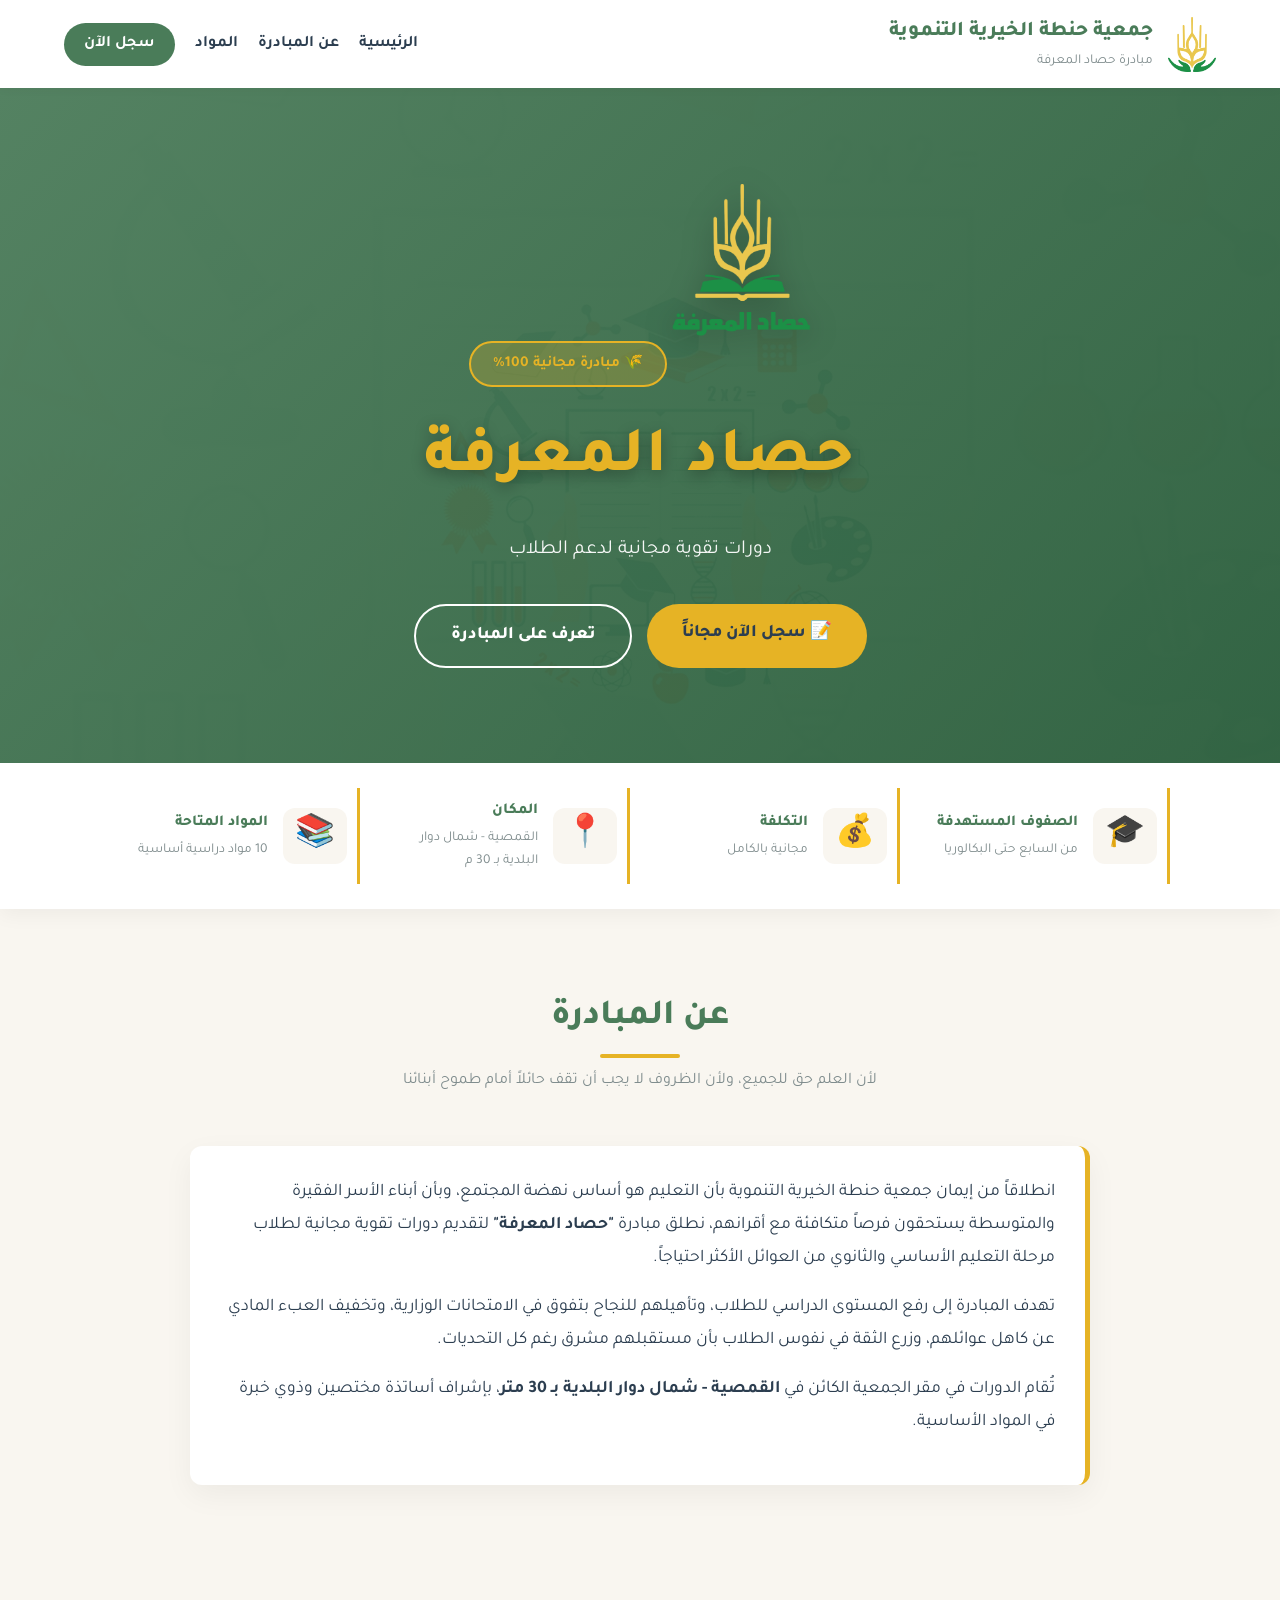
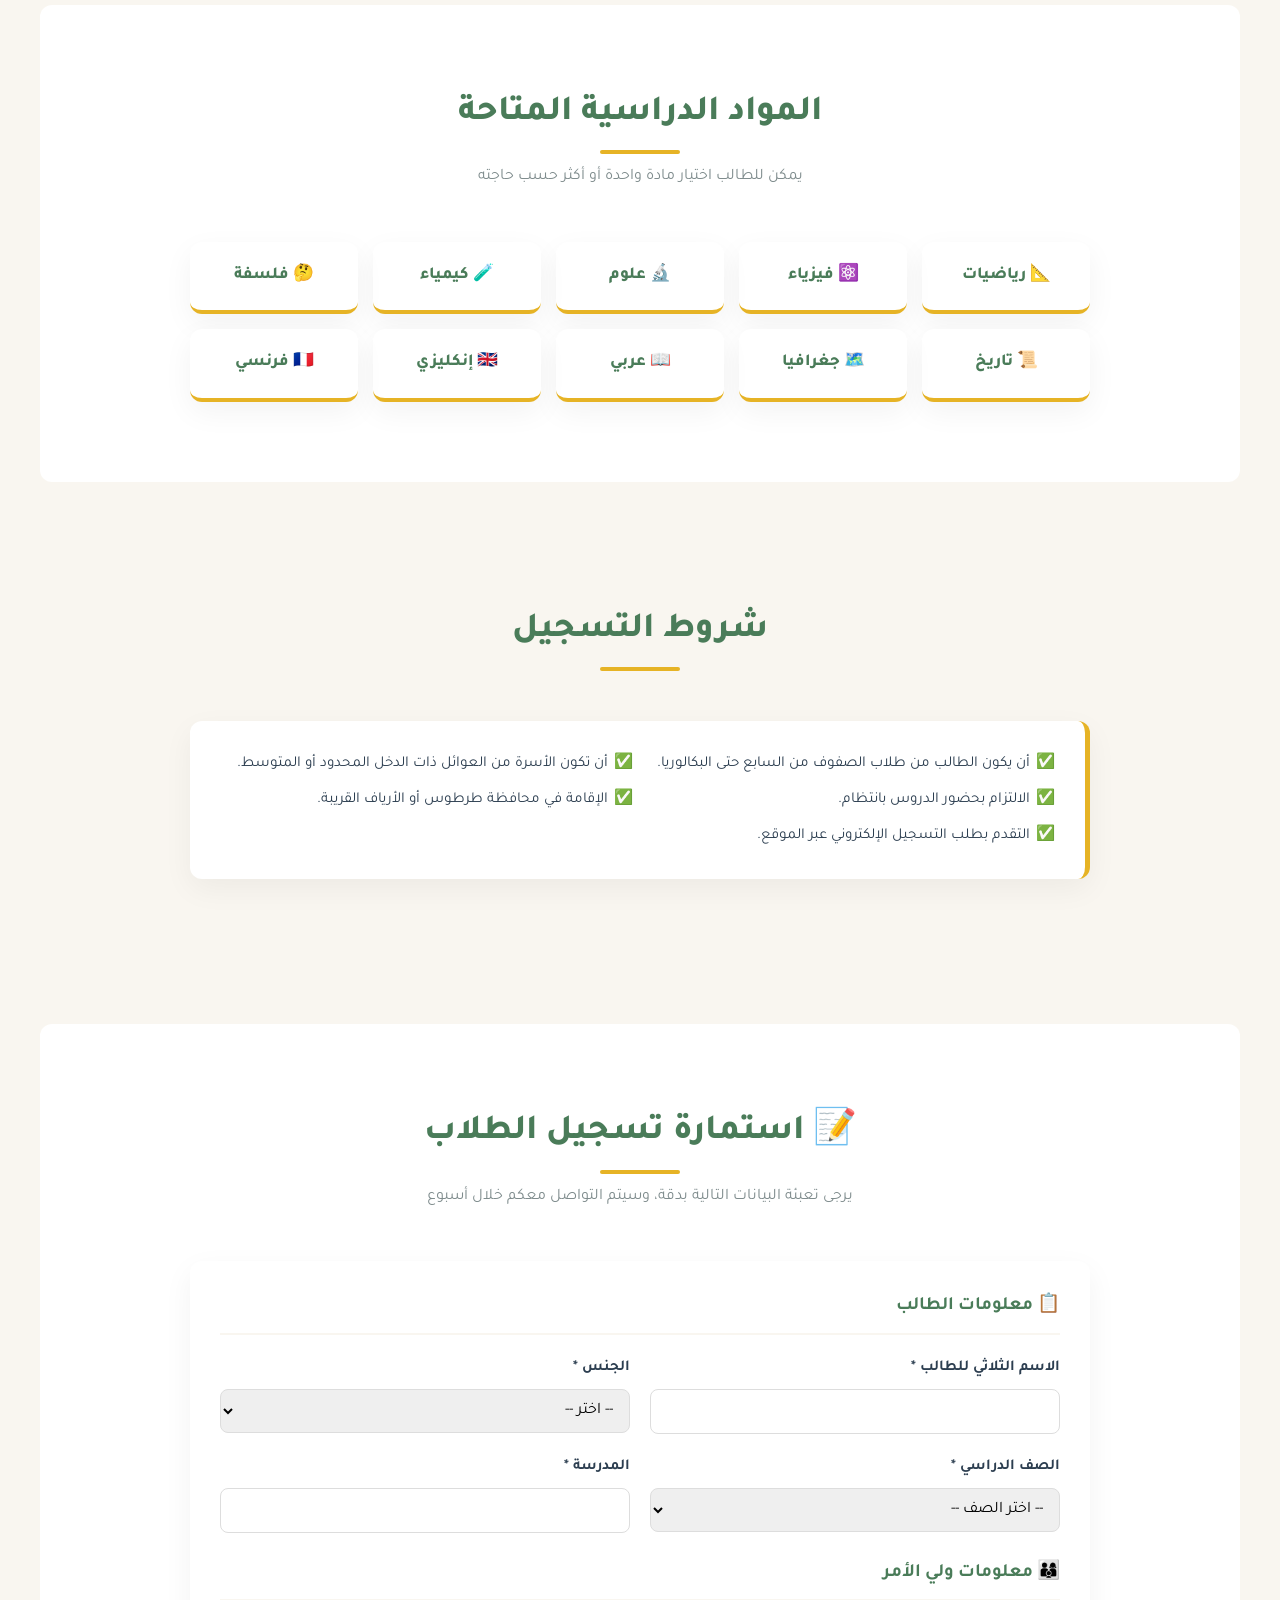
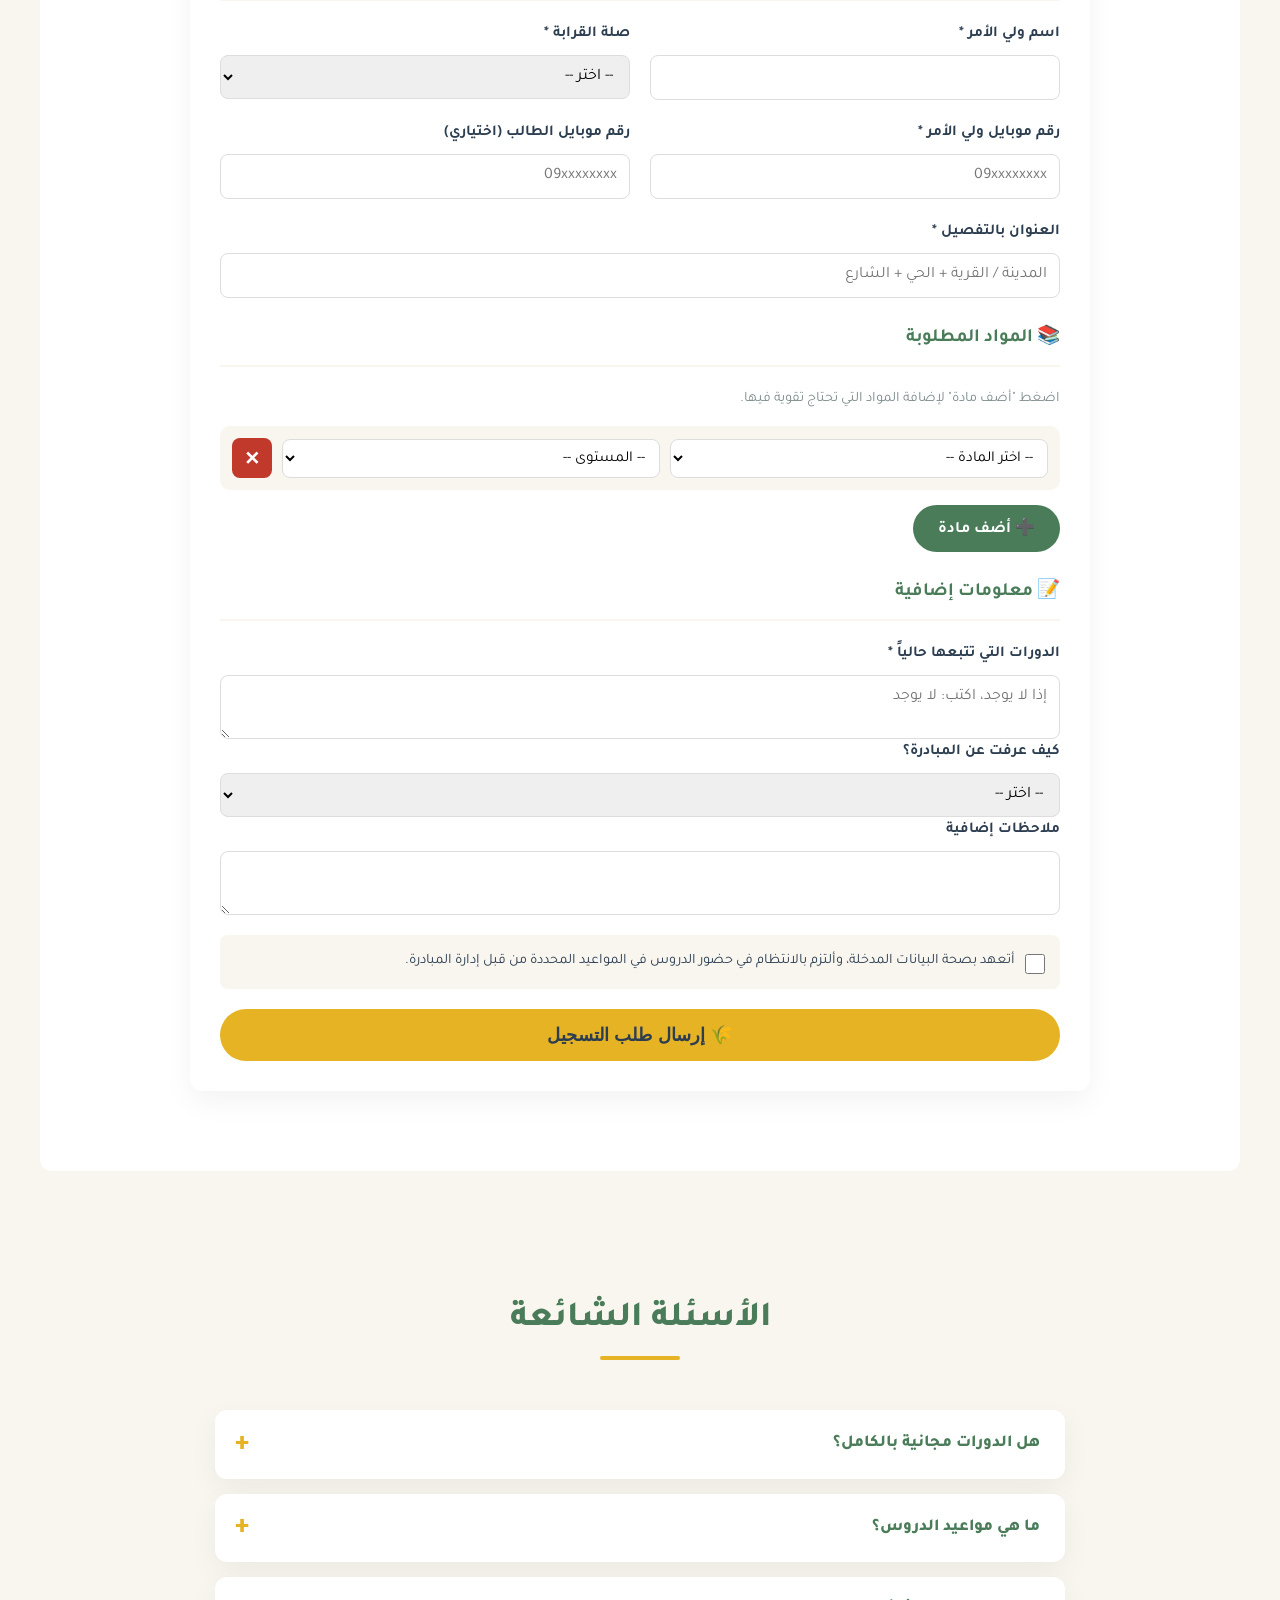
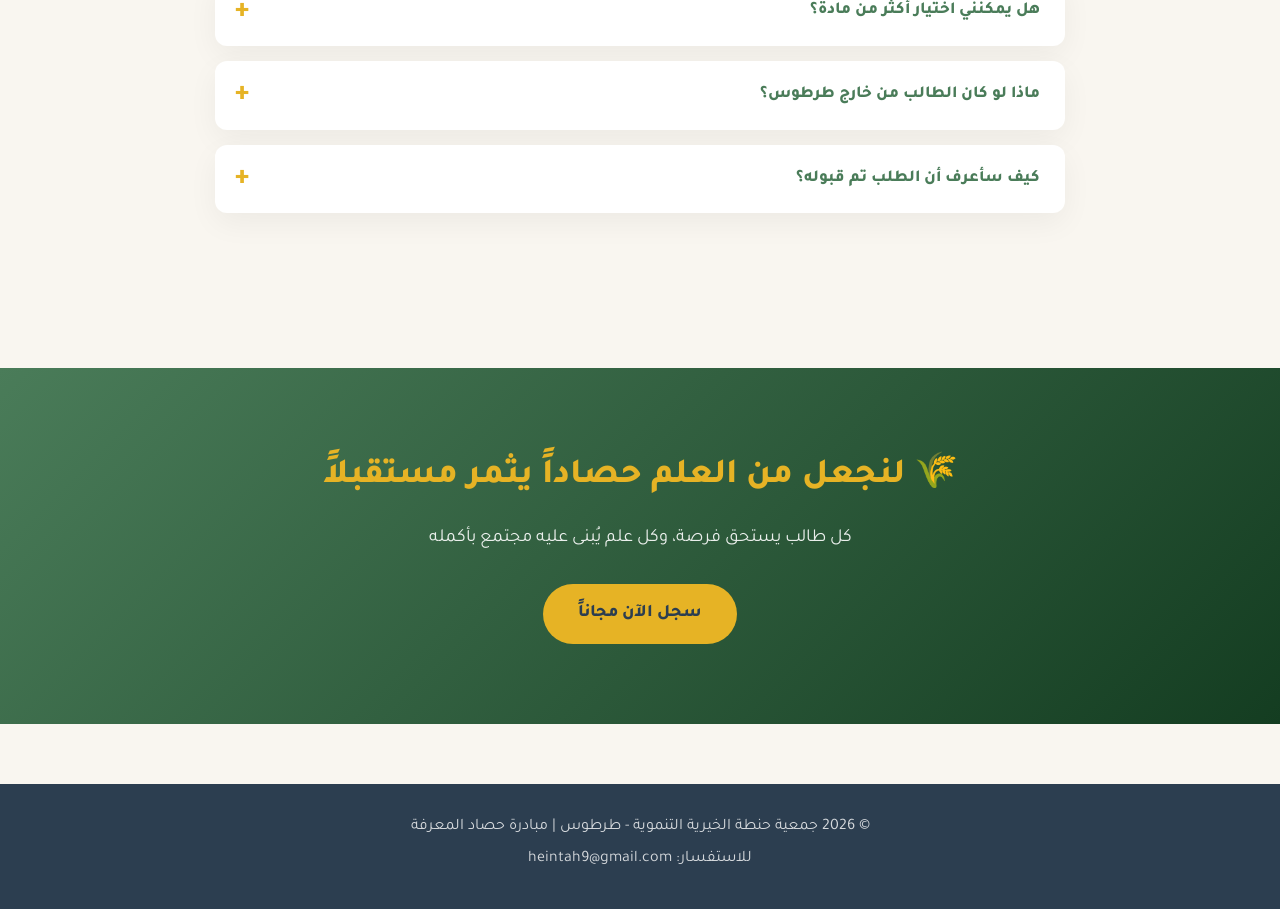
==== commit 8d74a623: "Update harvest.html" ====
--- a/harvest.html
+++ b/harvest.html
@@ -142,18 +142,7 @@
                         </select>
                     </div>
                     <div class="form-group"><label>المدرسة *</label><input type="text" id="studentSchool" required></div>
-                    <div class="form-group"><label>الحالة المادية للعائلة *</label>
-                        <select id="financialStatus" required>
-                            <option value="">-- اختر --</option>
-                            <option value="جيدة">جيدة</option>
-                            <option value="متوسطة">متوسطة</option>
-                            <option value="ضعيفة">ضعيفة</option>
-                        </select>
-                    </div>
-                    <div class="form-group" style="grid-column: 1 / -1;">
-                        <label>عدد الأخوة وأعمارهم *</label>
-                        <input type="text" id="siblings" placeholder="مثال: 3 إخوة، أعمارهم: 8، 12، 16" required>
-                    </div>
+                    <!-- تم حذف الحالة المادية وعدد الأخوة بناءً على طلبك -->
                 </div>
 
                 <h3 class="form-section-title" style="margin-top:25px;">👨‍👩‍👦 معلومات ولي الأمر</h3>
@@ -177,8 +166,8 @@
                     <div class="form-group" style="grid-column: 1 / -1;"><label>العنوان بالتفصيل *</label><input type="text" id="address" placeholder="المدينة / القرية + الحي + الشارع" required></div>
                 </div>
 
-                <h3 class="form-section-title" style="margin-top:25px;">📚 المواد المطلوبة ومستواك فيها</h3>
-                <p style="color: var(--text-light); font-size: 0.9rem; margin-bottom: 15px;">اضغط "أضف مادة" لإضافة المواد التي تحتاج تقوية فيها، وحدد مستواك في كل مادة.</p>
+                <h3 class="form-section-title" style="margin-top:25px;">📚 المواد المطلوبة</h3>
+                <p style="color: var(--text-light); font-size: 0.9rem; margin-bottom: 15px;">اضغط "أضف مادة" لإضافة المواد التي تحتاج تقوية فيها.</p>
                 <div id="subjectsContainer"></div>
                 <button type="button" onclick="addSubjectRow()" class="btn-add-subject">➕ أضف مادة</button>
 
@@ -199,7 +188,8 @@
 
                 <div class="form-group checkbox-group" style="margin-top:20px;">
                     <input type="checkbox" id="pledge" required>
-                    <label for="pledge">أتعهد بصحة البيانات المدخلة، وألتزم بإحضار الطالب بانتظام لحضور الدروس في المواعيد المحددة من قبل إدارة المبادرة.</label>
+                    <!-- تم تعديل نص التعهد ليكون التزام الطالب -->
+                    <label for="pledge">أتعهد بصحة البيانات المدخلة، وألتزم بالانتظام في حضور الدروس في المواعيد المحددة من قبل إدارة المبادرة.</label>
                 </div>
 
                 <button type="submit" class="btn-primary" style="width:100%; margin-top:20px; font-size: 1.15rem;">🌾 إرسال طلب التسجيل</button>
